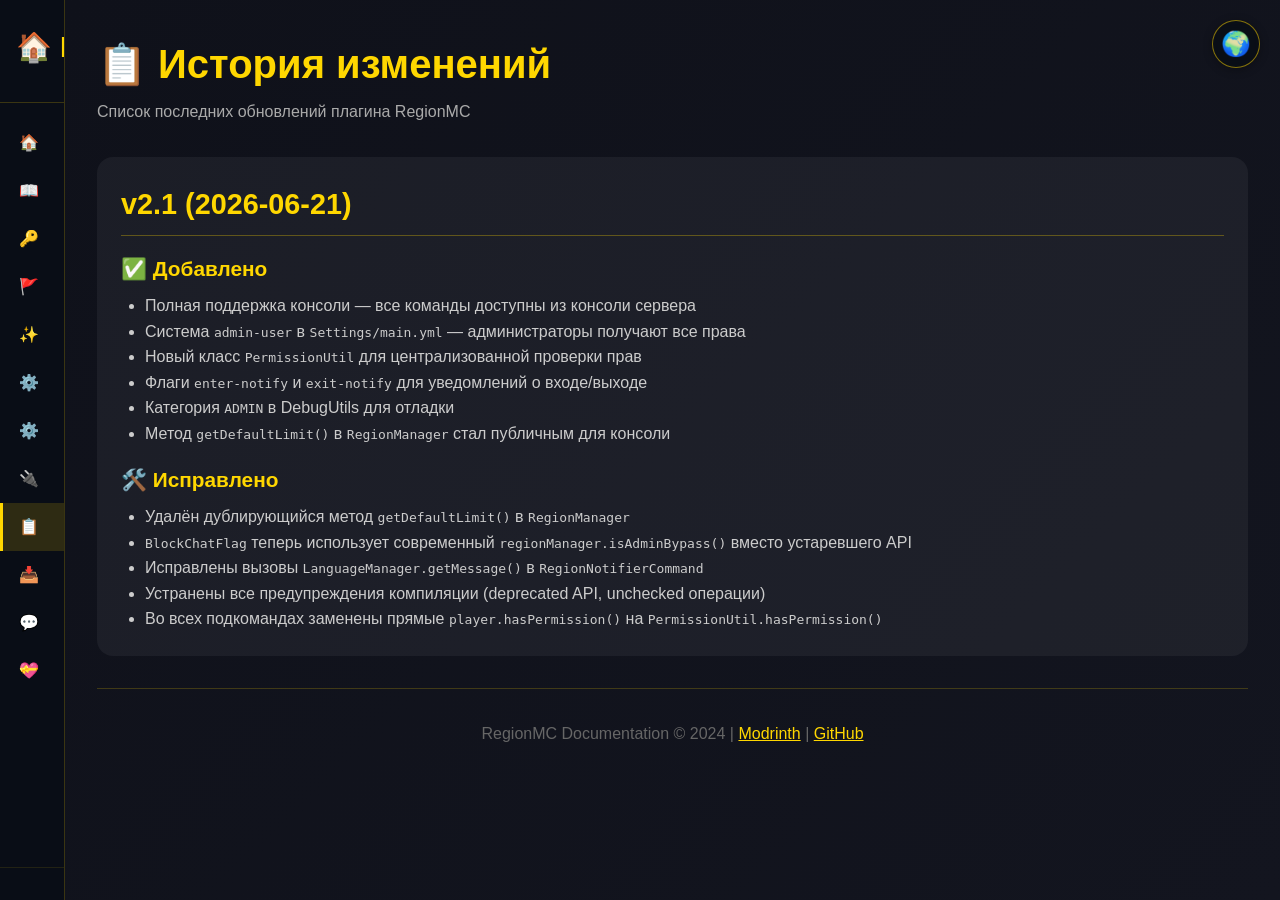
==== main/changelog.html @ d7973f3d "Документация обновлена до v2.1: добавлена страница истории, обновлены версии и меню" ====
<!DOCTYPE html>
<html lang="ru">
<head>
    <meta charset="UTF-8">
    <title>История изменений RegionMC</title>
    <link rel="stylesheet" href="../ui/css/style.css">
    <link rel="icon" type="image/png" href="../icon.png">
    <meta name="viewport" content="width=device-width, initial-scale=1.0, user-scalable=yes">
    <meta name="robots" content="noindex, nofollow">
</head>
<body>

<div class="language-switcher">
    <div class="lang-btn">🌍</div>
    <div class="lang-dropdown">
        <a href="#" data-lang="ru" class="active-lang">🇷🇺 Русский</a>
        <a href="#" data-lang="en">🇬🇧 English</a>
    </div>
</div>

<div class="wiki-wrapper">
    <aside class="sidebar">
        <div class="sidebar-header">
            <a href="../index.html" class="sidebar-logo">🏠 RegionMC</a>
            <div class="sidebar-version">v2.1</div>
        </div>
        <nav class="sidebar-nav">
            <ul>
                <li><a href="../index.html">🏠 <span>Главная</span></a></li>
                <li><a href="commands.html">📖 <span>Команды</span></a></li>
                <li><a href="permissions.html">🔑 <span>Права</span></a></li>
                <li><a href="flags.html">🚩 <span>Флаги</span></a></li>
                <li><a href="examples.html">✨ <span>Примеры</span></a></li>
                <li><a href="features.html">⚙️ <span>Возможности</span></a></li>
                <li><a href="configuration.html">⚙️ <span>Конфигурация</span></a></li>
                <li><a href="placeholder.html">🔌 <span>PlaceholderAPI</span></a></li>
                <li><a href="changelog.html" class="active">📋 <span>История</span></a></li>
                <li><a href="downloads.html">📥 <span>Скачать</span></a></li>
                <li><a href="social.html">💬 <span>Соцсети</span></a></li>
                <li><a href="donate.html">💝 <span>Поддержать</span></a></li>
            </ul>
        </nav>
        <div class="sidebar-footer">
            <p>© 2024 RegionMC</p>
        </div>
    </aside>
    
    <main class="wiki-content">
        <div class="page-header">
            <h1>📋 История изменений</h1>
            <p>Список последних обновлений плагина RegionMC</p>
        </div>

        <div class="section-card">
            <h2>v2.1 (2026-06-21)</h2>
            <h3>✅ Добавлено</h3>
            <ul style="color: #ccc; margin-left: 1.5rem;">
                <li>Полная поддержка консоли — все команды доступны из консоли сервера</li>
                <li>Система <code>admin-user</code> в <code>Settings/main.yml</code> — администраторы получают все права</li>
                <li>Новый класс <code>PermissionUtil</code> для централизованной проверки прав</li>
                <li>Флаги <code>enter-notify</code> и <code>exit-notify</code> для уведомлений о входе/выходе</li>
                <li>Категория <code>ADMIN</code> в DebugUtils для отладки</li>
                <li>Метод <code>getDefaultLimit()</code> в <code>RegionManager</code> стал публичным для консоли</li>
            </ul>
            <h3>🛠️ Исправлено</h3>
            <ul style="color: #ccc; margin-left: 1.5rem;">
                <li>Удалён дублирующийся метод <code>getDefaultLimit()</code> в <code>RegionManager</code></li>
                <li><code>BlockChatFlag</code> теперь использует современный <code>regionManager.isAdminBypass()</code> вместо устаревшего API</li>
                <li>Исправлены вызовы <code>LanguageManager.getMessage()</code> в <code>RegionNotifierCommand</code></li>
                <li>Устранены все предупреждения компиляции (deprecated API, unchecked операции)</li>
                <li>Во всех подкомандах заменены прямые <code>player.hasPermission()</code> на <code>PermissionUtil.hasPermission()</code></li>
            </ul>
        </div>

        <div class="wiki-footer">
            <p>RegionMC Documentation © 2024 | <a href="https://modrinth.com/plugin/regionmc" style="color:#ffd700;">Modrinth</a> | <a href="https://github.com/KillerYT/RegionMC" style="color:#ffd700;">GitHub</a></p>
        </div>
    </main>
</div>

<script src="../ui/js/main.js"></script>
</body>
</html>
---- ui/css/style.css ----
/* ============================================================ */
/* RegionMC Documentation - Основные стили                        */
/* Версия: 2.0 - Исправлен переключатель языка                    */
/* ============================================================ */

/* ========== RESET & BASE ========== */
* {
    margin: 0;
    padding: 0;
    box-sizing: border-box;
}

body {
    font-family: 'Segoe UI', Tahoma, Geneva, Verdana, sans-serif;
    background: #0a0c12;
    color: #e4e4e7;
    line-height: 1.6;
}

/* ========== WIKI LAYOUT ========== */
.wiki-wrapper {
    display: flex;
    min-height: 100vh;
}

/* ========== SIDEBAR ========== */
.sidebar {
    width: 280px;
    background: rgba(10, 14, 23, 0.98);
    backdrop-filter: blur(4px);
    border-right: 1px solid rgba(255, 215, 0, 0.2);
    position: sticky;
    top: 0;
    height: 100vh;
    overflow-y: auto;
    display: flex;
    flex-direction: column;
    z-index: 100;
}

.sidebar-header {
    padding: 1.5rem 1rem;
    border-bottom: 1px solid rgba(255, 215, 0, 0.2);
    text-align: center;
}

.sidebar-logo {
    font-size: 1.8rem;
    font-weight: bold;
    color: #ffd700;
    text-decoration: none;
    display: block;
    margin-bottom: 0.5rem;
}

.sidebar-version {
    font-size: 0.8rem;
    color: #ffd700;
    background: rgba(255, 215, 0, 0.15);
    display: inline-block;
    padding: 0.2rem 0.6rem;
    border-radius: 20px;
}

.sidebar-nav {
    flex: 1;
    padding: 1rem 0;
}

.sidebar-nav ul {
    list-style: none;
}

.sidebar-nav li {
    margin: 0;
}

.sidebar-nav a {
    display: flex;
    align-items: center;
    gap: 12px;
    padding: 0.7rem 1.5rem;
    color: #ccc;
    text-decoration: none;
    transition: all 0.2s;
    border-left: 3px solid transparent;
    font-weight: 500;
}

.sidebar-nav a:hover {
    background: rgba(255, 215, 0, 0.1);
    color: #ffd700;
    border-left-color: #ffd700;
}

.sidebar-nav a.active {
    background: rgba(255, 215, 0, 0.15);
    color: #ffd700;
    border-left-color: #ffd700;
}

.sidebar-footer {
    padding: 1rem;
    text-align: center;
    font-size: 0.8rem;
    border-top: 1px solid rgba(255, 215, 0, 0.1);
    color: #666;
}

/* ========== MAIN CONTENT ========== */
.wiki-content {
    flex: 1;
    padding: 2rem;
    background: linear-gradient(135deg, #0f111a 0%, #13151f 100%);
}

/* ========== TYPOGRAPHY ========== */
h1, h2, h3 {
    color: #ffd700;
    font-weight: 600;
}

h1 {
    font-size: 2.5rem;
    margin-bottom: 0.5rem;
}

h2 {
    font-size: 1.8rem;
    margin: 1.5rem 0 1rem;
    border-bottom: 1px solid rgba(255, 215, 0, 0.3);
    padding-bottom: 0.5rem;
}

h3 {
    font-size: 1.3rem;
    margin: 1rem 0 0.5rem;
}

/* ========== HERO ========== */
.hero {
    text-align: center;
    padding: 2rem 1rem;
    background: rgba(0, 0, 0, 0.4);
    border-radius: 24px;
    margin-bottom: 2rem;
}

.hero h1 {
    font-size: 3rem;
    background: linear-gradient(135deg, #ffd700, #ffaa00);
    -webkit-background-clip: text;
    background-clip: text;
    color: transparent;
    margin-bottom: 0.5rem;
}

.tagline {
    font-size: 1.2rem;
    color: #aaa;
    margin-bottom: 1.5rem;
}

.hero-buttons {
    display: flex;
    gap: 1rem;
    justify-content: center;
    flex-wrap: wrap;
}

/* ========== BUTTONS ========== */
.btn {
    display: inline-block;
    padding: 0.8rem 1.5rem;
    border-radius: 8px;
    text-decoration: none;
    font-weight: bold;
    transition: all 0.2s;
}

.btn-primary {
    background: #ffd700;
    color: #1a1a2e;
}

.btn-primary:hover {
    background: #ffed4a;
    transform: translateY(-2px);
}

.btn-secondary {
    background: rgba(255,255,255,0.1);
    color: #ffd700;
    border: 1px solid #ffd700;
}

.btn-secondary:hover {
    background: rgba(255,215,0,0.2);
    transform: translateY(-2px);
}

/* ========== CARDS & GRID ========== */
.features-grid {
    display: grid;
    grid-template-columns: repeat(auto-fit, minmax(300px, 1fr));
    gap: 1.5rem;
    margin: 2rem 0;
}

.feature-card {
    background: rgba(255,255,255,0.05);
    padding: 1.5rem;
    border-radius: 16px;
    transition: 0.3s;
    border: 1px solid rgba(255,215,0,0.2);
}

.feature-card:hover {
    transform: translateY(-5px);
    background: rgba(255,255,255,0.1);
}

.feature-icon {
    font-size: 2.5rem;
    margin-bottom: 1rem;
}

.feature-card h3 {
    color: #ffd700;
    margin-bottom: 0.5rem;
}

.feature-card ul {
    margin-left: 1.2rem;
    color: #ccc;
}

/* ========== TABLES ========== */
.data-table {
    width: 100%;
    border-collapse: collapse;
    margin: 1.5rem 0;
    background: rgba(0,0,0,0.4);
    border-radius: 12px;
    overflow: hidden;
}

.data-table th {
    background: #ffd700;
    color: #1a1a2e;
    padding: 0.8rem;
    text-align: left;
    font-weight: bold;
}

.data-table td {
    padding: 0.8rem;
    border-bottom: 1px solid rgba(255,255,255,0.1);
}

.data-table tr:hover {
    background: rgba(255,215,0,0.1);
}

.command-name, .perm-name, .flag-name {
    font-family: monospace;
    color: #ffd700;
    font-weight: bold;
}

/* ========== CODE BLOCKS ========== */
.code-block {
    background: #0a0c15;
    padding: 1rem;
    border-radius: 8px;
    margin: 1rem 0;
    border-left: 4px solid #ffd700;
    font-family: 'Courier New', monospace;
    overflow-x: auto;
    white-space: pre-wrap;
    word-break: break-word;
}

.copy-btn {
    background: #ffd700;
    color: #1a1a2e;
    border: none;
    border-radius: 6px;
    padding: 0.3rem 0.8rem;
    cursor: pointer;
    font-size: 0.8rem;
    font-weight: bold;
    margin-bottom: 0.5rem;
    transition: 0.2s;
}

.copy-btn:hover {
    background: #ffed4a;
    transform: scale(1.02);
}

/* ========== SECTION CARD ========== */
.section-card {
    background: rgba(255,255,255,0.05);
    border-radius: 16px;
    padding: 1.5rem;
    margin-bottom: 2rem;
}

.section-card h2 {
    margin-top: 0;
}

.tip {
    background: rgba(255,215,0,0.1);
    padding: 0.5rem 1rem;
    border-radius: 8px;
    margin-top: 1rem;
    color: #ffd700;
}

/* ========== PAGE HEADER ========== */
.page-header {
    margin-bottom: 2rem;
}

.page-header h1 {
    margin-bottom: 0.2rem;
}

.page-header p {
    color: #aaa;
}

/* ========== FOOTER ========== */
.wiki-footer {
    text-align: center;
    padding: 2rem 0 1rem;
    margin-top: 2rem;
    border-top: 1px solid rgba(255,215,0,0.2);
    color: #666;
}

/* ========== MOBILE ADAPTATION ========== */
@media (max-width: 768px) {
    .wiki-wrapper {
        flex-direction: column;
    }
    .sidebar {
        width: 100%;
        height: auto;
        position: relative;
        border-right: none;
        border-bottom: 1px solid rgba(255,215,0,0.2);
    }
    .sidebar-nav ul {
        display: flex;
        flex-wrap: wrap;
        justify-content: center;
        gap: 0.5rem;
        padding: 0.5rem;
    }
    .sidebar-nav a {
        padding: 0.4rem 0.8rem;
        font-size: 0.75rem;
        border-left: none;
        background: rgba(255,215,0,0.1);
        border-radius: 20px;
        gap: 6px;
    }
    .sidebar-nav a.active {
        background: #ffd700;
        color: #1a1a2e;
    }
    .sidebar-header {
        padding: 0.8rem;
    }
    .sidebar-logo {
        font-size: 1.3rem;
    }
    .wiki-content {
        padding: 1rem;
    }
    .hero h1 {
        font-size: 1.8rem;
    }
    .features-grid {
        grid-template-columns: 1fr;
    }
    .data-table {
        display: block;
        overflow-x: auto;
        white-space: nowrap;
    }
    .data-table td, .data-table th {
        padding: 0.5rem;
        font-size: 0.7rem;
    }
}

@media (min-width: 769px) and (max-width: 1024px) {
    .wiki-content {
        padding: 1.5rem;
    }
    .sidebar {
        width: 240px;
    }
    .features-grid {
        grid-template-columns: repeat(2, 1fr);
    }
}

/* ========== SCROLLBAR ========== */
::-webkit-scrollbar {
    width: 8px;
}
::-webkit-scrollbar-track {
    background: #1a1a2e;
}
::-webkit-scrollbar-thumb {
    background: #ffd700;
    border-radius: 4px;
}

/* ========== TEXT SELECTION ========== */
body {
    user-select: none;
}
.code-block, .code-block *,
.data-table, .data-table *,
.command-name, .perm-name, .flag-name {
    user-select: text;
}

/* ========== COLLAPSIBLE SIDEBAR (DESKTOP) ========== */
@media (min-width: 769px) {
    .sidebar {
        width: 65px;
        transition: width 0.3s ease;
        overflow-x: hidden;
        white-space: nowrap;
    }
    .sidebar:hover {
        width: 260px;
    }
    .sidebar-nav a span {
        display: none !important;
    }
    .sidebar:hover .sidebar-nav a span {
        display: inline-block !important;
        margin-left: 8px;
    }
    .sidebar-nav a {
        gap: 0;
        padding: 0.7rem 1rem;
    }
    .sidebar:hover .sidebar-nav a {
        gap: 12px;
    }
    .sidebar-logo {
        font-size: 1.8rem;
        text-align: center;
    }
    .sidebar:hover .sidebar-logo {
        font-size: 1.3rem;
        text-align: left;
    }
    .sidebar-version, .sidebar-footer p {
        display: none;
    }
    .sidebar:hover .sidebar-version,
    .sidebar:hover .sidebar-footer p {
        display: inline-block;
    }
}

/* ============================================================ */
/* ПЕРЕКЛЮЧАТЕЛЬ ЯЗЫКА - ИСПРАВЛЕННАЯ ВЕРСИЯ                     */
/* ============================================================ */
.language-switcher {
    position: fixed;
    top: 20px;
    right: 20px;
    z-index: 1001;
}

.lang-btn {
    background: rgba(10,14,23,0.95);
    border: 1px solid rgba(255,215,0,0.5);
    border-radius: 50%;
    width: 48px;
    height: 48px;
    font-size: 1.5rem;
    cursor: pointer;
    display: flex;
    align-items: center;
    justify-content: center;
    transition: all 0.2s;
    backdrop-filter: blur(4px);
    box-shadow: 0 2px 10px rgba(0,0,0,0.3);
    position: relative;
    z-index: 1002;
}

.lang-btn:hover {
    background: rgba(255,215,0,0.2);
    transform: scale(1.05);
}

/* Дропдаун - скрыт по умолчанию */
.lang-dropdown {
    position: absolute;
    top: 55px;
    right: 0;
    background: rgba(10,14,23,0.98);
    backdrop-filter: blur(8px);
    border: 1px solid rgba(255,215,0,0.3);
    border-radius: 12px;
    padding: 8px 0;
    min-width: 140px;
    flex-direction: column;
    box-shadow: 0 4px 20px rgba(0,0,0,0.5);
    opacity: 0;
    visibility: hidden;
    transition: opacity 0.2s ease, visibility 0.2s ease;
    pointer-events: none;
    z-index: 1001;
}

/* Показываем дропдаун при наведении на переключатель */
.language-switcher:hover .lang-dropdown {
    opacity: 1;
    visibility: visible;
    pointer-events: auto;
}

/* НЕВИДИМЫЙ МОСТ между кнопкой и меню - НЕ ДАЁТ ИСЧЕЗНУТЬ */
.language-switcher::after {
    content: '';
    position: absolute;
    top: 38px;
    right: 0;
    width: 100%;
    height: 25px;
    background: transparent;
    z-index: 1000;
    pointer-events: auto;
}

/* Дропдаун при наведении на само меню */
.lang-dropdown:hover {
    opacity: 1;
    visibility: visible;
    pointer-events: auto;
}

.lang-dropdown a {
    padding: 10px 20px;
    color: #ccc;
    text-decoration: none;
    transition: all 0.2s;
    display: flex;
    align-items: center;
    gap: 8px;
    font-size: 0.95rem;
    pointer-events: auto;
}

.lang-dropdown a:hover {
    background: rgba(255,215,0,0.15);
    color: #ffd700;
}

.lang-dropdown a.active-lang {
    background: rgba(255,215,0,0.25);
    color: #ffd700;
    font-weight: bold;
}

@media (max-width: 768px) {
    .language-switcher {
        top: 10px;
        right: 10px;
    }
    .lang-btn {
        width: 40px;
        height: 40px;
        font-size: 1.2rem;
    }
    .lang-dropdown {
        top: 48px;
        min-width: 120px;
    }
    .language-switcher::after {
        top: 32px;
        height: 20px;
    }
}

/* ============================================================
   АДАПТИВНОСТЬ — медиа-запросы для всех страниц
   ============================================================ */

/* ---------- Планшеты и маленькие ноутбуки ---------- */
@media (max-width: 1024px) {
  .wiki-wrapper {
    flex-direction: column;
  }

  .sidebar {
    width: 100%;
    position: relative;
    height: auto;
    padding: 10px 16px;
    border-right: none;
    border-bottom: 1px solid rgba(255,215,0,0.2);
  }

  .sidebar-header {
    display: flex;
    justify-content: space-between;
    align-items: center;
  }

  .sidebar-nav ul {
    display: flex;
    flex-wrap: wrap;
    gap: 6px 12px;
    margin-top: 8px;
  }

  .sidebar-nav li {
    width: auto;
  }

  .sidebar-nav a {
    padding: 6px 10px;
    font-size: 0.9rem;
  }

  .sidebar-footer {
    display: none;
  }

  .wiki-content {
    padding: 16px;
    max-width: 100%;
  }

  /* Сетки по 2 колонки на планшете */
  .version-grid,
  .stats-grid {
    grid-template-columns: repeat(auto-fit, minmax(160px, 1fr));
  }
}

/* ---------- Телефоны (ширина < 768px) ---------- */
@media (max-width: 768px) {
  body {
    font-size: 15px;
  }

  .sidebar {
    padding: 8px 12px;
  }

  .sidebar-logo {
    font-size: 1.2rem;
  }

  .sidebar-version {
    font-size: 0.8rem;
  }

  .sidebar-nav ul {
    gap: 4px 8px;
  }

  .sidebar-nav a {
    font-size: 0.8rem;
    padding: 4px 8px;
  }

  .sidebar-nav a span {
    display: inline; /* показываем текст */
  }

  .wiki-content {
    padding: 12px;
  }

  h1 {
    font-size: 1.6rem;
  }
  h2 {
    font-size: 1.3rem;
  }

  /* Сетки в 1 колонку на телефоне */
  .version-grid,
  .stats-grid {
    grid-template-columns: 1fr;
  }

  /* Карточки статистики — компактнее */
  .stat-card {
    padding: 12px 8px;
  }
  .stat-number {
    font-size: 22px;
  }

  /* Кнопки на всю ширину */
  .btn {
    display: block;
    width: 100%;
    text-align: center;
    padding: 12px;
    font-size: 1rem;
  }

  .hero-buttons .btn {
    margin: 6px 0;
  }

  /* Переключатель языка */
  .language-switcher {
    top: 8px;
    right: 8px;
  }

  /* Блок кода — перенос строк */
  code {
    word-break: break-word;
    white-space: pre-wrap;
  }
}

/* ---------- Очень маленькие экраны (< 480px) ---------- */
@media (max-width: 480px) {
  .sidebar-nav a {
    font-size: 0.75rem;
    padding: 3px 6px;
  }

  .stat-number {
    font-size: 18px;
  }

  .install-steps p {
    font-size: 0.9rem;
  }
}

/* Бургер-кнопка (показывается только на мобильных) */
.menu-toggle {
  display: none;
  background: none;
  border: none;
  color: #ffd700;
  font-size: 28px;
  cursor: pointer;
  padding: 4px 8px;
  line-height: 1;
}

@media (max-width: 1024px) {
  .menu-toggle {
    display: block;
  }

  /* Сайдбар по умолчанию скрыт (на планшетах/телефонах) */
  .sidebar {
    position: fixed;
    top: 0;
    left: -300px;
    width: 280px;
    height: 100vh;
    background: #1a1a1a;
    z-index: 1000;
    transition: left 0.3s ease;
    border-right: 1px solid rgba(255,215,0,0.2);
    overflow-y: auto;
    padding: 16px;
  }

  .sidebar.open {
    left: 0;
  }

  /* Затемнение фона при открытом меню */
  .overlay {
    display: none;
    position: fixed;
    top: 0;
    left: 0;
    width: 100%;
    height: 100%;
    background: rgba(0,0,0,0.6);
    z-index: 999;
  }
  .overlay.active {
    display: block;
  }

  .wiki-content {
    margin-left: 0;
  }

  .sidebar-header {
    flex-wrap: wrap;
  }
}
/* ========== КОНЕЦ ФАЙЛА ========== */
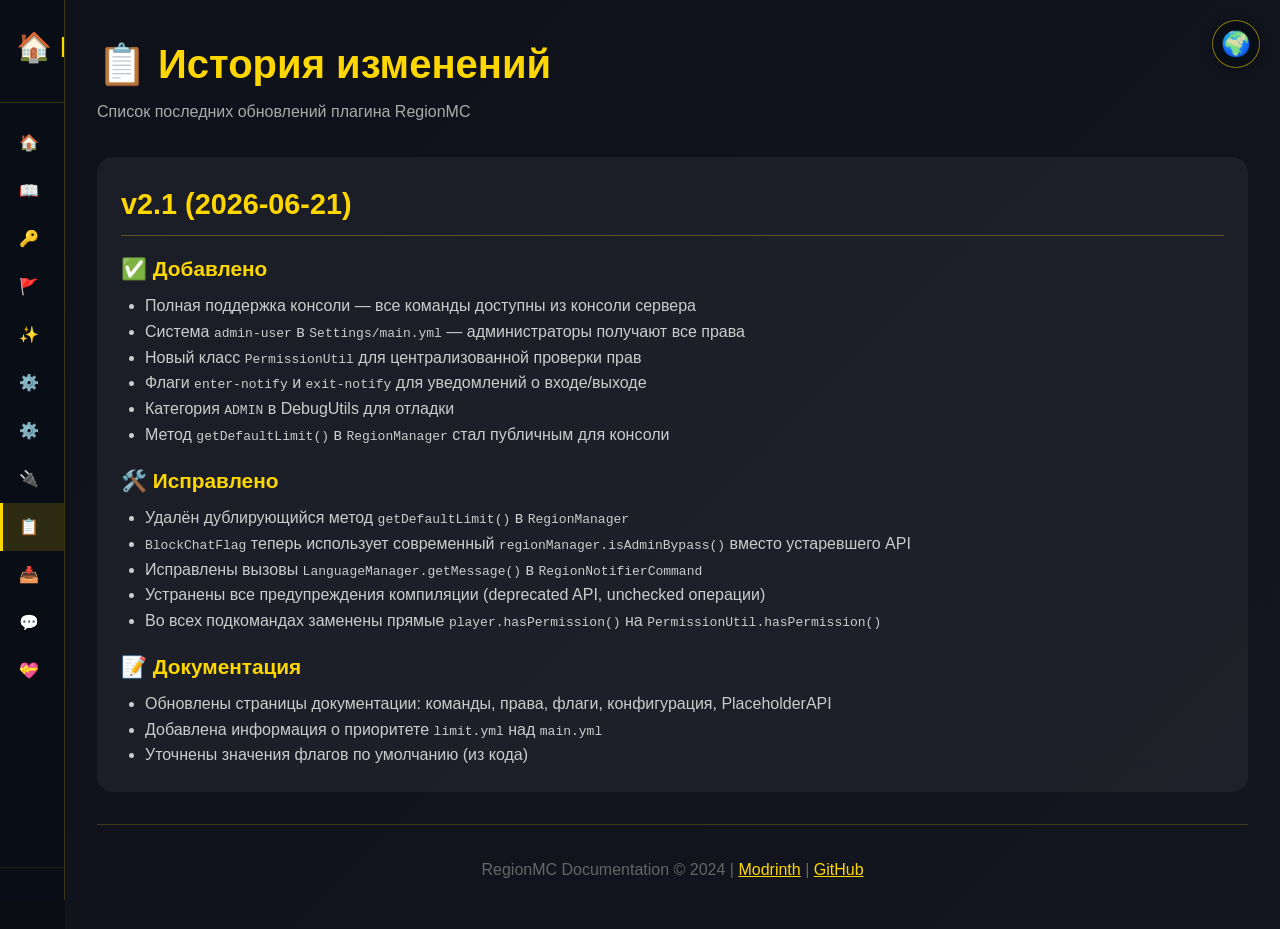
==== commit 8c01961e: "Add files via upload update site" ====
--- a/main/changelog.html
+++ b/main/changelog.html
@@ -1,83 +1,89 @@
-<!DOCTYPE html>
-<html lang="ru">
-<head>
-    <meta charset="UTF-8">
-    <title>История изменений RegionMC</title>
-    <link rel="stylesheet" href="../ui/css/style.css">
-    <link rel="icon" type="image/png" href="../icon.png">
-    <meta name="viewport" content="width=device-width, initial-scale=1.0, user-scalable=yes">
-    <meta name="robots" content="noindex, nofollow">
-</head>
-<body>
-
-<div class="language-switcher">
-    <div class="lang-btn">🌍</div>
-    <div class="lang-dropdown">
-        <a href="#" data-lang="ru" class="active-lang">🇷🇺 Русский</a>
-        <a href="#" data-lang="en">🇬🇧 English</a>
-    </div>
-</div>
-
-<div class="wiki-wrapper">
-    <aside class="sidebar">
-        <div class="sidebar-header">
-            <a href="../index.html" class="sidebar-logo">🏠 RegionMC</a>
-            <div class="sidebar-version">v2.1</div>
-        </div>
-        <nav class="sidebar-nav">
-            <ul>
-                <li><a href="../index.html">🏠 <span>Главная</span></a></li>
-                <li><a href="commands.html">📖 <span>Команды</span></a></li>
-                <li><a href="permissions.html">🔑 <span>Права</span></a></li>
-                <li><a href="flags.html">🚩 <span>Флаги</span></a></li>
-                <li><a href="examples.html">✨ <span>Примеры</span></a></li>
-                <li><a href="features.html">⚙️ <span>Возможности</span></a></li>
-                <li><a href="configuration.html">⚙️ <span>Конфигурация</span></a></li>
-                <li><a href="placeholder.html">🔌 <span>PlaceholderAPI</span></a></li>
-                <li><a href="changelog.html" class="active">📋 <span>История</span></a></li>
-                <li><a href="downloads.html">📥 <span>Скачать</span></a></li>
-                <li><a href="social.html">💬 <span>Соцсети</span></a></li>
-                <li><a href="donate.html">💝 <span>Поддержать</span></a></li>
-            </ul>
-        </nav>
-        <div class="sidebar-footer">
-            <p>© 2024 RegionMC</p>
-        </div>
-    </aside>
-    
-    <main class="wiki-content">
-        <div class="page-header">
-            <h1>📋 История изменений</h1>
-            <p>Список последних обновлений плагина RegionMC</p>
-        </div>
-
-        <div class="section-card">
-            <h2>v2.1 (2026-06-21)</h2>
-            <h3>✅ Добавлено</h3>
-            <ul style="color: #ccc; margin-left: 1.5rem;">
-                <li>Полная поддержка консоли — все команды доступны из консоли сервера</li>
-                <li>Система <code>admin-user</code> в <code>Settings/main.yml</code> — администраторы получают все права</li>
-                <li>Новый класс <code>PermissionUtil</code> для централизованной проверки прав</li>
-                <li>Флаги <code>enter-notify</code> и <code>exit-notify</code> для уведомлений о входе/выходе</li>
-                <li>Категория <code>ADMIN</code> в DebugUtils для отладки</li>
-                <li>Метод <code>getDefaultLimit()</code> в <code>RegionManager</code> стал публичным для консоли</li>
-            </ul>
-            <h3>🛠️ Исправлено</h3>
-            <ul style="color: #ccc; margin-left: 1.5rem;">
-                <li>Удалён дублирующийся метод <code>getDefaultLimit()</code> в <code>RegionManager</code></li>
-                <li><code>BlockChatFlag</code> теперь использует современный <code>regionManager.isAdminBypass()</code> вместо устаревшего API</li>
-                <li>Исправлены вызовы <code>LanguageManager.getMessage()</code> в <code>RegionNotifierCommand</code></li>
-                <li>Устранены все предупреждения компиляции (deprecated API, unchecked операции)</li>
-                <li>Во всех подкомандах заменены прямые <code>player.hasPermission()</code> на <code>PermissionUtil.hasPermission()</code></li>
-            </ul>
-        </div>
-
-        <div class="wiki-footer">
-            <p>RegionMC Documentation © 2024 | <a href="https://modrinth.com/plugin/regionmc" style="color:#ffd700;">Modrinth</a> | <a href="https://github.com/KillerYT/RegionMC" style="color:#ffd700;">GitHub</a></p>
-        </div>
-    </main>
-</div>
-
-<script src="../ui/js/main.js"></script>
-</body>
+<!DOCTYPE html>
+<html lang="ru">
+<head>
+    <meta charset="UTF-8">
+    <title>История изменений RegionMC</title>
+    <link rel="stylesheet" href="../ui/css/style.css">
+    <link rel="icon" type="image/png" href="../icon.png">
+    <meta name="viewport" content="width=device-width, initial-scale=1.0, user-scalable=yes">
+    <meta name="robots" content="noindex, nofollow">
+</head>
+<body>
+
+<div class="language-switcher">
+    <div class="lang-btn">🌍</div>
+    <div class="lang-dropdown">
+        <a href="#" data-lang="ru" class="active-lang">🇷🇺 Русский</a>
+        <a href="#" data-lang="en">🇬🇧 English</a>
+    </div>
+</div>
+
+<div class="wiki-wrapper">
+    <aside class="sidebar">
+        <div class="sidebar-header">
+            <a href="../index.html" class="sidebar-logo">🏠 RegionMC</a>
+            <div class="sidebar-version">v2.1</div>
+        </div>
+        <nav class="sidebar-nav">
+            <ul>
+                <li><a href="../index.html">🏠 <span>Главная</span></a></li>
+                <li><a href="commands.html">📖 <span>Команды</span></a></li>
+                <li><a href="permissions.html">🔑 <span>Права</span></a></li>
+                <li><a href="flags.html">🚩 <span>Флаги</span></a></li>
+                <li><a href="examples.html">✨ <span>Примеры</span></a></li>
+                <li><a href="features.html">⚙️ <span>Возможности</span></a></li>
+                <li><a href="configuration.html">⚙️ <span>Конфигурация</span></a></li>
+                <li><a href="placeholder.html">🔌 <span>PlaceholderAPI</span></a></li>
+                <li><a href="changelog.html" class="active">📋 <span>История</span></a></li>
+                <li><a href="downloads.html">📥 <span>Скачать</span></a></li>
+                <li><a href="social.html">💬 <span>Соцсети</span></a></li>
+                <li><a href="donate.html">💝 <span>Поддержать</span></a></li>
+            </ul>
+        </nav>
+        <div class="sidebar-footer">
+            <p>© 2024 RegionMC</p>
+        </div>
+    </aside>
+    
+    <main class="wiki-content">
+        <div class="page-header">
+            <h1>📋 История изменений</h1>
+            <p>Список последних обновлений плагина RegionMC</p>
+        </div>
+
+        <div class="section-card">
+            <h2>v2.1 (2026-06-21)</h2>
+            <h3>✅ Добавлено</h3>
+            <ul style="color: #ccc; margin-left: 1.5rem;">
+                <li>Полная поддержка консоли — все команды доступны из консоли сервера</li>
+                <li>Система <code>admin-user</code> в <code>Settings/main.yml</code> — администраторы получают все права</li>
+                <li>Новый класс <code>PermissionUtil</code> для централизованной проверки прав</li>
+                <li>Флаги <code>enter-notify</code> и <code>exit-notify</code> для уведомлений о входе/выходе</li>
+                <li>Категория <code>ADMIN</code> в DebugUtils для отладки</li>
+                <li>Метод <code>getDefaultLimit()</code> в <code>RegionManager</code> стал публичным для консоли</li>
+            </ul>
+            <h3>🛠️ Исправлено</h3>
+            <ul style="color: #ccc; margin-left: 1.5rem;">
+                <li>Удалён дублирующийся метод <code>getDefaultLimit()</code> в <code>RegionManager</code></li>
+                <li><code>BlockChatFlag</code> теперь использует современный <code>regionManager.isAdminBypass()</code> вместо устаревшего API</li>
+                <li>Исправлены вызовы <code>LanguageManager.getMessage()</code> в <code>RegionNotifierCommand</code></li>
+                <li>Устранены все предупреждения компиляции (deprecated API, unchecked операции)</li>
+                <li>Во всех подкомандах заменены прямые <code>player.hasPermission()</code> на <code>PermissionUtil.hasPermission()</code></li>
+            </ul>
+            <h3>📝 Документация</h3>
+            <ul style="color: #ccc; margin-left: 1.5rem;">
+                <li>Обновлены страницы документации: команды, права, флаги, конфигурация, PlaceholderAPI</li>
+                <li>Добавлена информация о приоритете <code>limit.yml</code> над <code>main.yml</code></li>
+                <li>Уточнены значения флагов по умолчанию (из кода)</li>
+            </ul>
+        </div>
+
+        <div class="wiki-footer">
+            <p>RegionMC Documentation © 2024 | <a href="https://modrinth.com/plugin/regionmc" style="color:#ffd700;">Modrinth</a> | <a href="https://github.com/KillerYT/RegionMC" style="color:#ffd700;">GitHub</a></p>
+        </div>
+    </main>
+</div>
+
+<script src="../ui/js/main.js"></script>
+</body>
 </html>
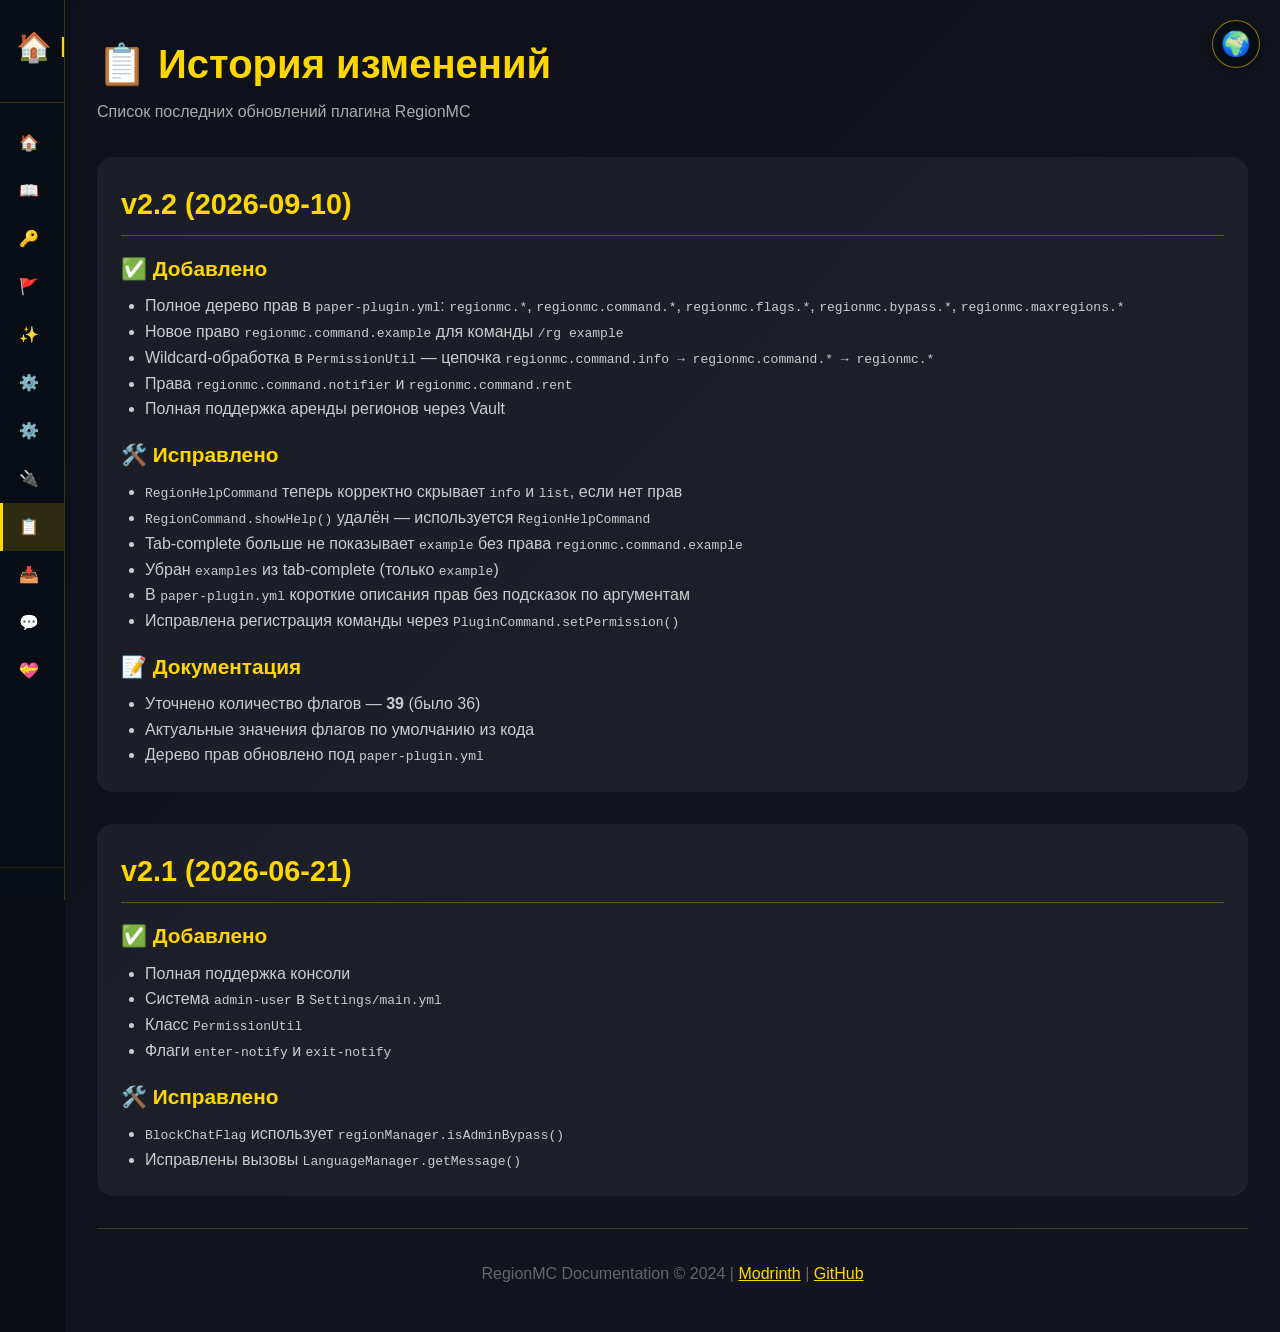
==== commit 783d5243: "Add files via upload" ====
--- a/main/changelog.html
+++ b/main/changelog.html
@@ -22,7 +22,7 @@
     <aside class="sidebar">
         <div class="sidebar-header">
             <a href="../index.html" class="sidebar-logo">🏠 RegionMC</a>
-            <div class="sidebar-version">v2.1</div>
+            <div class="sidebar-version">v2.2</div>
         </div>
         <nav class="sidebar-nav">
             <ul>
@@ -52,29 +52,45 @@
         </div>
 
         <div class="section-card">
+            <h2>v2.2 (2026-09-10)</h2>
+            <h3>✅ Добавлено</h3>
+            <ul style="color: #ccc; margin-left: 1.5rem;">
+                <li>Полное дерево прав в <code>paper-plugin.yml</code>: <code>regionmc.*</code>, <code>regionmc.command.*</code>, <code>regionmc.flags.*</code>, <code>regionmc.bypass.*</code>, <code>regionmc.maxregions.*</code></li>
+                <li>Новое право <code>regionmc.command.example</code> для команды <code>/rg example</code></li>
+                <li>Wildcard-обработка в <code>PermissionUtil</code> — цепочка <code>regionmc.command.info → regionmc.command.* → regionmc.*</code></li>
+                <li>Права <code>regionmc.command.notifier</code> и <code>regionmc.command.rent</code></li>
+                <li>Полная поддержка аренды регионов через Vault</li>
+            </ul>
+            <h3>🛠️ Исправлено</h3>
+            <ul style="color: #ccc; margin-left: 1.5rem;">
+                <li><code>RegionHelpCommand</code> теперь корректно скрывает <code>info</code> и <code>list</code>, если нет прав</li>
+                <li><code>RegionCommand.showHelp()</code> удалён — используется <code>RegionHelpCommand</code></li>
+                <li>Tab-complete больше не показывает <code>example</code> без права <code>regionmc.command.example</code></li>
+                <li>Убран <code>examples</code> из tab-complete (только <code>example</code>)</li>
+                <li>В <code>paper-plugin.yml</code> короткие описания прав без подсказок по аргументам</li>
+                <li>Исправлена регистрация команды через <code>PluginCommand.setPermission()</code></li>
+            </ul>
+            <h3>📝 Документация</h3>
+            <ul style="color: #ccc; margin-left: 1.5rem;">
+                <li>Уточнено количество флагов — <strong>39</strong> (было 36)</li>
+                <li>Актуальные значения флагов по умолчанию из кода</li>
+                <li>Дерево прав обновлено под <code>paper-plugin.yml</code></li>
+            </ul>
+        </div>
+
+        <div class="section-card">
             <h2>v2.1 (2026-06-21)</h2>
             <h3>✅ Добавлено</h3>
             <ul style="color: #ccc; margin-left: 1.5rem;">
-                <li>Полная поддержка консоли — все команды доступны из консоли сервера</li>
-                <li>Система <code>admin-user</code> в <code>Settings/main.yml</code> — администраторы получают все права</li>
-                <li>Новый класс <code>PermissionUtil</code> для централизованной проверки прав</li>
-                <li>Флаги <code>enter-notify</code> и <code>exit-notify</code> для уведомлений о входе/выходе</li>
-                <li>Категория <code>ADMIN</code> в DebugUtils для отладки</li>
-                <li>Метод <code>getDefaultLimit()</code> в <code>RegionManager</code> стал публичным для консоли</li>
+                <li>Полная поддержка консоли</li>
+                <li>Система <code>admin-user</code> в <code>Settings/main.yml</code></li>
+                <li>Класс <code>PermissionUtil</code></li>
+                <li>Флаги <code>enter-notify</code> и <code>exit-notify</code></li>
             </ul>
             <h3>🛠️ Исправлено</h3>
             <ul style="color: #ccc; margin-left: 1.5rem;">
-                <li>Удалён дублирующийся метод <code>getDefaultLimit()</code> в <code>RegionManager</code></li>
-                <li><code>BlockChatFlag</code> теперь использует современный <code>regionManager.isAdminBypass()</code> вместо устаревшего API</li>
-                <li>Исправлены вызовы <code>LanguageManager.getMessage()</code> в <code>RegionNotifierCommand</code></li>
-                <li>Устранены все предупреждения компиляции (deprecated API, unchecked операции)</li>
-                <li>Во всех подкомандах заменены прямые <code>player.hasPermission()</code> на <code>PermissionUtil.hasPermission()</code></li>
-            </ul>
-            <h3>📝 Документация</h3>
-            <ul style="color: #ccc; margin-left: 1.5rem;">
-                <li>Обновлены страницы документации: команды, права, флаги, конфигурация, PlaceholderAPI</li>
-                <li>Добавлена информация о приоритете <code>limit.yml</code> над <code>main.yml</code></li>
-                <li>Уточнены значения флагов по умолчанию (из кода)</li>
+                <li><code>BlockChatFlag</code> использует <code>regionManager.isAdminBypass()</code></li>
+                <li>Исправлены вызовы <code>LanguageManager.getMessage()</code></li>
             </ul>
         </div>
 
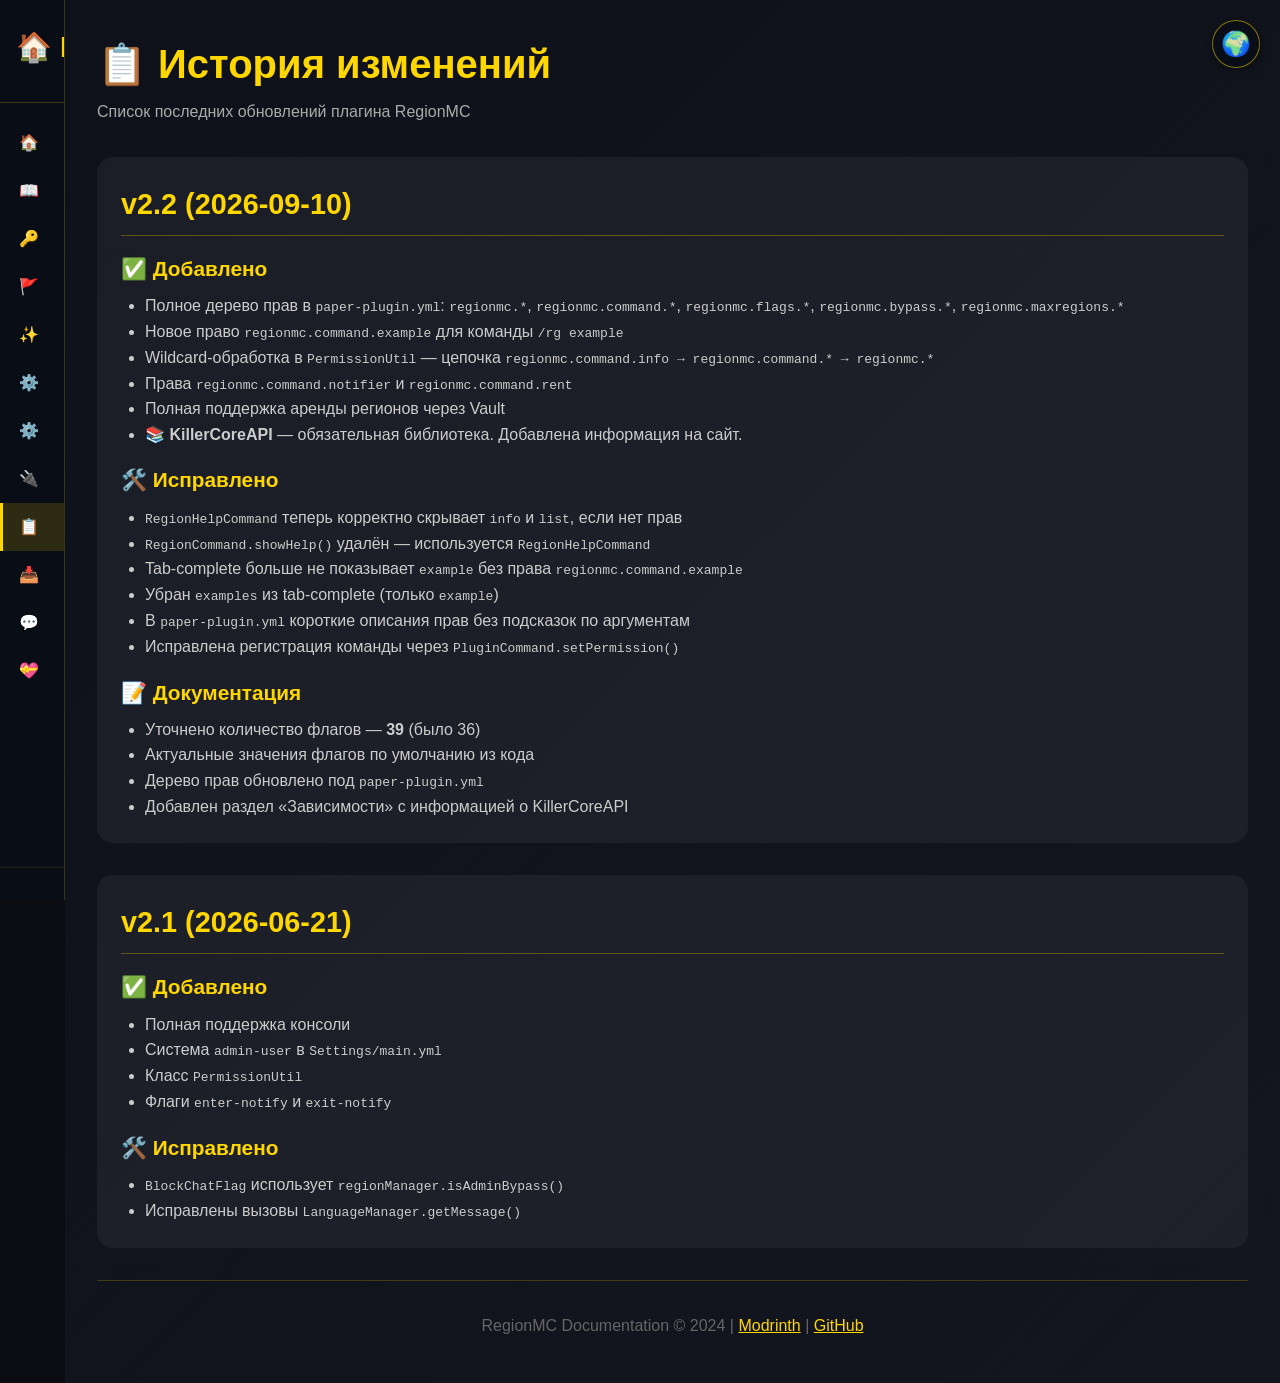
==== commit d6f5c4a0: "Add files via upload" ====
--- a/main/changelog.html
+++ b/main/changelog.html
@@ -60,6 +60,7 @@
                 <li>Wildcard-обработка в <code>PermissionUtil</code> — цепочка <code>regionmc.command.info → regionmc.command.* → regionmc.*</code></li>
                 <li>Права <code>regionmc.command.notifier</code> и <code>regionmc.command.rent</code></li>
                 <li>Полная поддержка аренды регионов через Vault</li>
+                <li>📚 <strong>KillerCoreAPI</strong> — обязательная библиотека. Добавлена информация на сайт.</li>
             </ul>
             <h3>🛠️ Исправлено</h3>
             <ul style="color: #ccc; margin-left: 1.5rem;">
@@ -75,6 +76,7 @@
                 <li>Уточнено количество флагов — <strong>39</strong> (было 36)</li>
                 <li>Актуальные значения флагов по умолчанию из кода</li>
                 <li>Дерево прав обновлено под <code>paper-plugin.yml</code></li>
+                <li>Добавлен раздел «Зависимости» с информацией о KillerCoreAPI</li>
             </ul>
         </div>
 
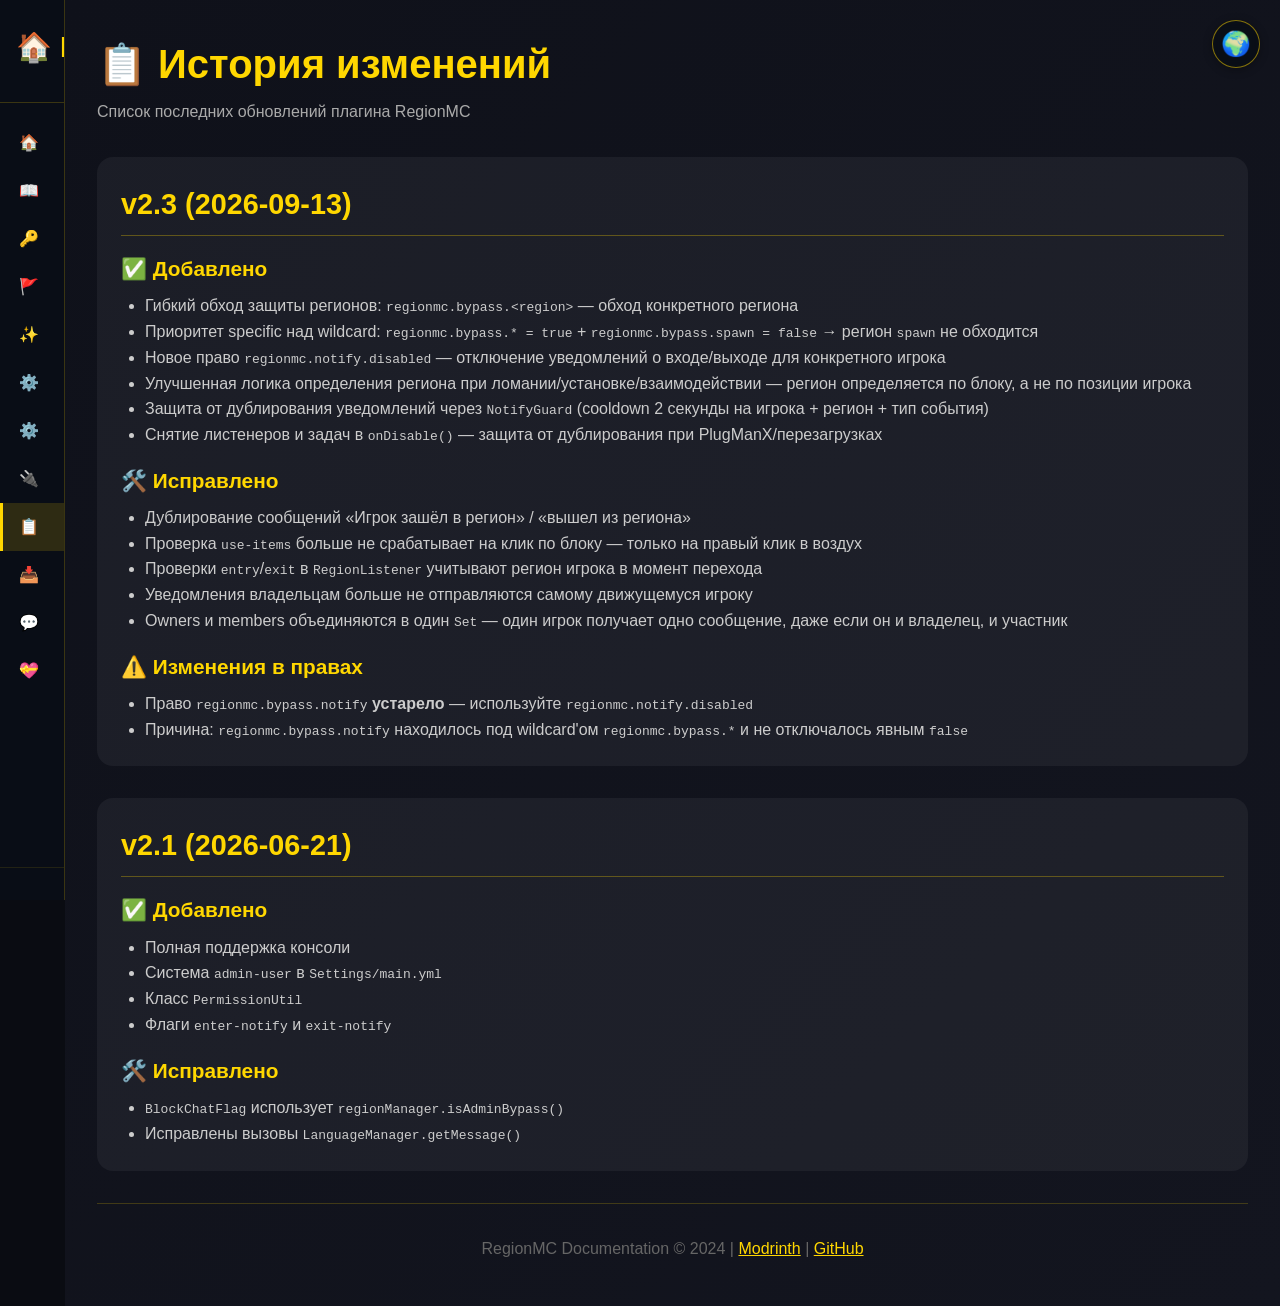
==== commit 0d04f7ed: "update v2.2" ====
--- a/main/changelog.html
+++ b/main/changelog.html
@@ -52,31 +52,28 @@
         </div>
 
         <div class="section-card">
-            <h2>v2.2 (2026-09-10)</h2>
+            <h2>v2.3 (2026-09-13)</h2>
             <h3>✅ Добавлено</h3>
             <ul style="color: #ccc; margin-left: 1.5rem;">
-                <li>Полное дерево прав в <code>paper-plugin.yml</code>: <code>regionmc.*</code>, <code>regionmc.command.*</code>, <code>regionmc.flags.*</code>, <code>regionmc.bypass.*</code>, <code>regionmc.maxregions.*</code></li>
-                <li>Новое право <code>regionmc.command.example</code> для команды <code>/rg example</code></li>
-                <li>Wildcard-обработка в <code>PermissionUtil</code> — цепочка <code>regionmc.command.info → regionmc.command.* → regionmc.*</code></li>
-                <li>Права <code>regionmc.command.notifier</code> и <code>regionmc.command.rent</code></li>
-                <li>Полная поддержка аренды регионов через Vault</li>
-                <li>📚 <strong>KillerCoreAPI</strong> — обязательная библиотека. Добавлена информация на сайт.</li>
+                <li>Гибкий обход защиты регионов: <code>regionmc.bypass.&lt;region&gt;</code> — обход конкретного региона</li>
+                <li>Приоритет specific над wildcard: <code>regionmc.bypass.* = true</code> + <code>regionmc.bypass.spawn = false</code> → регион <code>spawn</code> не обходится</li>
+                <li>Новое право <code>regionmc.notify.disabled</code> — отключение уведомлений о входе/выходе для конкретного игрока</li>
+                <li>Улучшенная логика определения региона при ломании/установке/взаимодействии — регион определяется по блоку, а не по позиции игрока</li>
+                <li>Защита от дублирования уведомлений через <code>NotifyGuard</code> (cooldown 2 секунды на игрока + регион + тип события)</li>
+                <li>Снятие листенеров и задач в <code>onDisable()</code> — защита от дублирования при PlugManX/перезагрузках</li>
             </ul>
             <h3>🛠️ Исправлено</h3>
             <ul style="color: #ccc; margin-left: 1.5rem;">
-                <li><code>RegionHelpCommand</code> теперь корректно скрывает <code>info</code> и <code>list</code>, если нет прав</li>
-                <li><code>RegionCommand.showHelp()</code> удалён — используется <code>RegionHelpCommand</code></li>
-                <li>Tab-complete больше не показывает <code>example</code> без права <code>regionmc.command.example</code></li>
-                <li>Убран <code>examples</code> из tab-complete (только <code>example</code>)</li>
-                <li>В <code>paper-plugin.yml</code> короткие описания прав без подсказок по аргументам</li>
-                <li>Исправлена регистрация команды через <code>PluginCommand.setPermission()</code></li>
+                <li>Дублирование сообщений «Игрок зашёл в регион» / «вышел из региона»</li>
+                <li>Проверка <code>use-items</code> больше не срабатывает на клик по блоку — только на правый клик в воздух</li>
+                <li>Проверки <code>entry</code>/<code>exit</code> в <code>RegionListener</code> учитывают регион игрока в момент перехода</li>
+                <li>Уведомления владельцам больше не отправляются самому движущемуся игроку</li>
+                <li>Owners и members объединяются в один <code>Set</code> — один игрок получает одно сообщение, даже если он и владелец, и участник</li>
             </ul>
-            <h3>📝 Документация</h3>
+            <h3>⚠️ Изменения в правах</h3>
             <ul style="color: #ccc; margin-left: 1.5rem;">
-                <li>Уточнено количество флагов — <strong>39</strong> (было 36)</li>
-                <li>Актуальные значения флагов по умолчанию из кода</li>
-                <li>Дерево прав обновлено под <code>paper-plugin.yml</code></li>
-                <li>Добавлен раздел «Зависимости» с информацией о KillerCoreAPI</li>
+                <li>Право <code>regionmc.bypass.notify</code> <strong>устарело</strong> — используйте <code>regionmc.notify.disabled</code></li>
+                <li>Причина: <code>regionmc.bypass.notify</code> находилось под wildcard'ом <code>regionmc.bypass.*</code> и не отключалось явным <code>false</code></li>
             </ul>
         </div>
 
